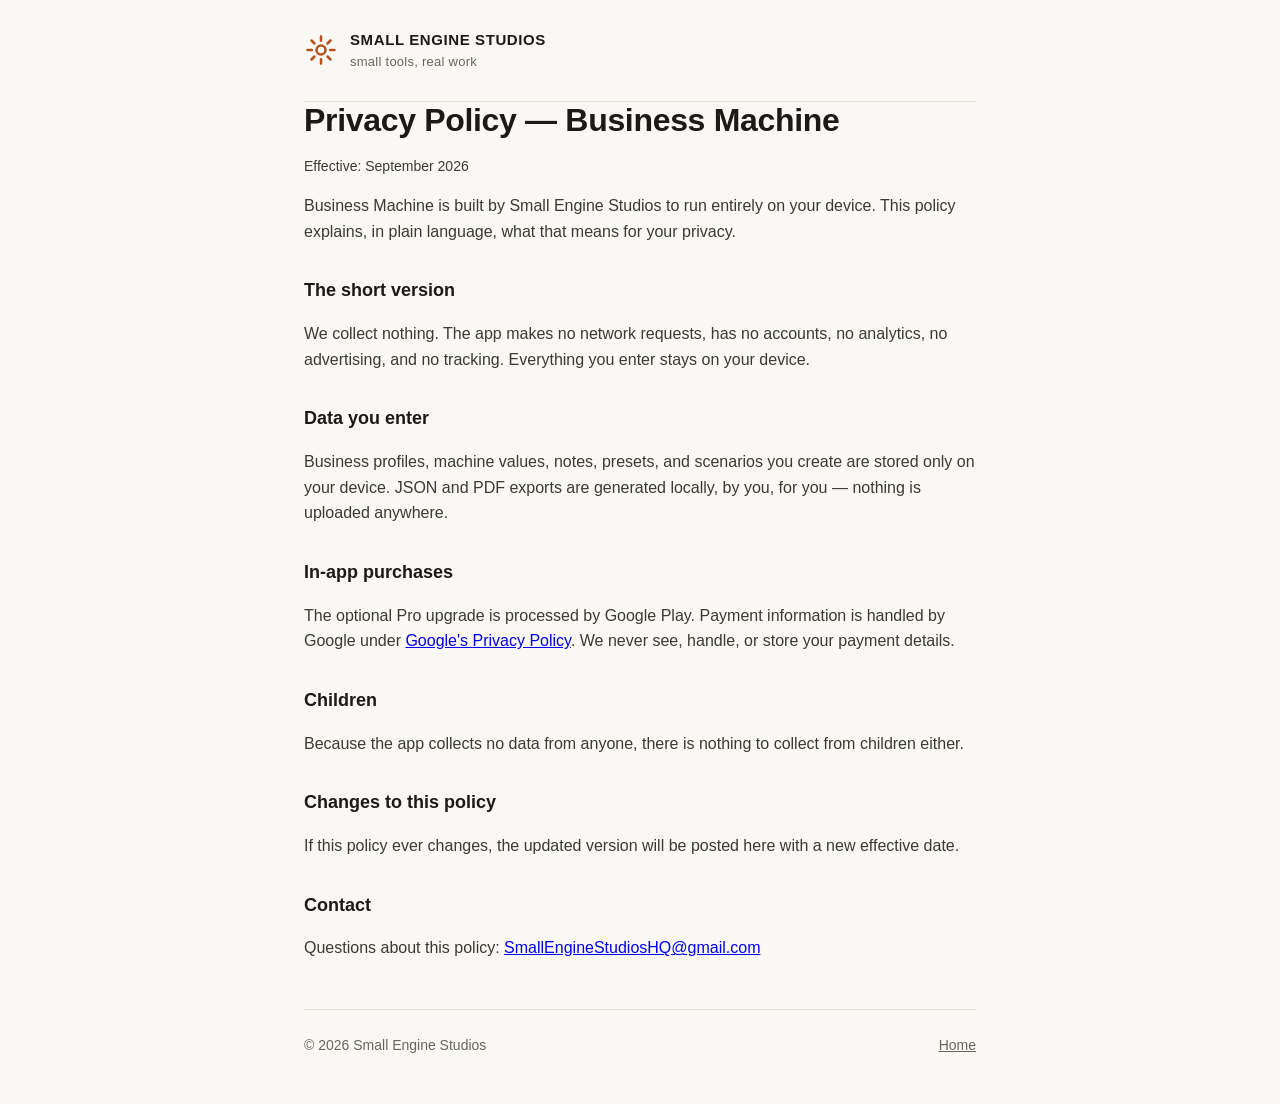
==== privacy.html @ 65c289ba "Publish studio site: privacy.html" ====
<!DOCTYPE html>
<html lang="en">
<head>
<meta charset="utf-8">
<meta name="viewport" content="width=device-width, initial-scale=1">
<title>Privacy Policy — Business Machine</title>
<meta name="description" content="Privacy policy for Business Machine by Small Engine Studios.">
<link rel="stylesheet" href="style.css">
</head>
<body>
<div class="wrap policy">

<header class="site">
  <svg class="gear" viewBox="0 0 24 24" fill="none" stroke="#b3541e" stroke-width="1.8" stroke-linecap="round" stroke-linejoin="round" aria-hidden="true">
    <circle cx="12" cy="12" r="3.2"/>
    <path d="M12 2.5v3M12 18.5v3M2.5 12h3M18.5 12h3M5.3 5.3l2.1 2.1M16.6 16.6l2.1 2.1M18.7 5.3l-2.1 2.1M7.4 16.6l-2.1 2.1"/>
  </svg>
  <div class="brand">Small Engine Studios<small>small tools, real work</small></div>
</header>

<h1>Privacy Policy — Business Machine</h1>
<p class="updated">Effective: September 2026</p>

<p>Business Machine is built by Small Engine Studios to run entirely on your device. This policy explains, in plain language, what that means for your privacy.</p>

<h2>The short version</h2>
<p>We collect nothing. The app makes no network requests, has no accounts, no analytics, no advertising, and no tracking. Everything you enter stays on your device.</p>

<h2>Data you enter</h2>
<p>Business profiles, machine values, notes, presets, and scenarios you create are stored only on your device. JSON and PDF exports are generated locally, by you, for you — nothing is uploaded anywhere.</p>

<h2>In-app purchases</h2>
<p>The optional Pro upgrade is processed by Google Play. Payment information is handled by Google under <a href="https://policies.google.com/privacy">Google's Privacy Policy</a>. We never see, handle, or store your payment details.</p>

<h2>Children</h2>
<p>Because the app collects no data from anyone, there is nothing to collect from children either.</p>

<h2>Changes to this policy</h2>
<p>If this policy ever changes, the updated version will be posted here with a new effective date.</p>

<h2>Contact</h2>
<p>Questions about this policy: <a href="mailto:SmallEngineStudiosHQ@gmail.com">SmallEngineStudiosHQ@gmail.com</a></p>

<footer class="site">
  <span>&copy; 2026 Small Engine Studios</span>
  <span><a href="index.html">Home</a></span>
</footer>

</div>
</body>
</html>
---- style.css ----
:root {
  --ink: #1c1a17;
  --muted: #6b645a;
  --paper: #faf8f4;
  --card: #ffffff;
  --line: #e8e2d6;
  --accent: #b3541e;
}
* { box-sizing: border-box; }
body {
  margin: 0;
  font-family: -apple-system, BlinkMacSystemFont, "Segoe UI", Roboto, Helvetica, Arial, sans-serif;
  color: var(--ink);
  background: var(--paper);
  line-height: 1.6;
}
.wrap { max-width: 720px; margin: 0 auto; padding: 0 24px; }
header.site {
  padding: 28px 0;
  border-bottom: 1px solid var(--line);
  display: flex; align-items: center; gap: 12px;
}
.brand { font-weight: 700; letter-spacing: 0.04em; font-size: 15px; text-transform: uppercase; }
.brand small { display: block; font-weight: 400; color: var(--muted); letter-spacing: 0.02em; text-transform: none; font-size: 13px; }
.gear { width: 34px; height: 34px; flex: none; }
.hero { padding: 72px 0 48px; }
.eyebrow { color: var(--accent); font-size: 13px; font-weight: 700; letter-spacing: 0.14em; text-transform: uppercase; margin: 0 0 12px; }
h1 { font-size: 40px; line-height: 1.15; margin: 0 0 16px; letter-spacing: -0.01em; }
.lede { font-size: 18px; color: var(--muted); margin: 0; max-width: 34em; }
section { padding: 32px 0; }
h2 { font-size: 22px; margin: 0 0 16px; }
.app-card {
  background: var(--card);
  border: 1px solid var(--line);
  border-radius: 14px;
  padding: 28px;
}
.app-card h3 { margin: 0 0 4px; font-size: 24px; }
.tagline { color: var(--accent); font-weight: 600; margin: 0 0 12px; font-size: 15px; }
.app-card p { margin: 0 0 16px; color: var(--muted); }
.badge {
  display: inline-block;
  border: 1px solid var(--line);
  border-radius: 999px;
  padding: 6px 14px;
  font-size: 13px;
  font-weight: 600;
  color: var(--muted);
  background: var(--paper);
}
.contact a { color: var(--accent); font-weight: 600; }
footer.site {
  border-top: 1px solid var(--line);
  margin-top: 48px;
  padding: 24px 0 48px;
  color: var(--muted);
  font-size: 14px;
  display: flex; justify-content: space-between; gap: 16px; flex-wrap: wrap;
}
footer.site a { color: var(--muted); }
.policy h1 { font-size: 32px; }
.policy h2 { font-size: 18px; margin-top: 32px; }
.policy p, .policy li { color: #3d3831; }
.policy ul { padding-left: 20px; }
.updated { color: var(--muted); font-size: 14px; }
@media (max-width: 520px) {
  h1 { font-size: 32px; }
  .hero { padding: 48px 0 32px; }
}
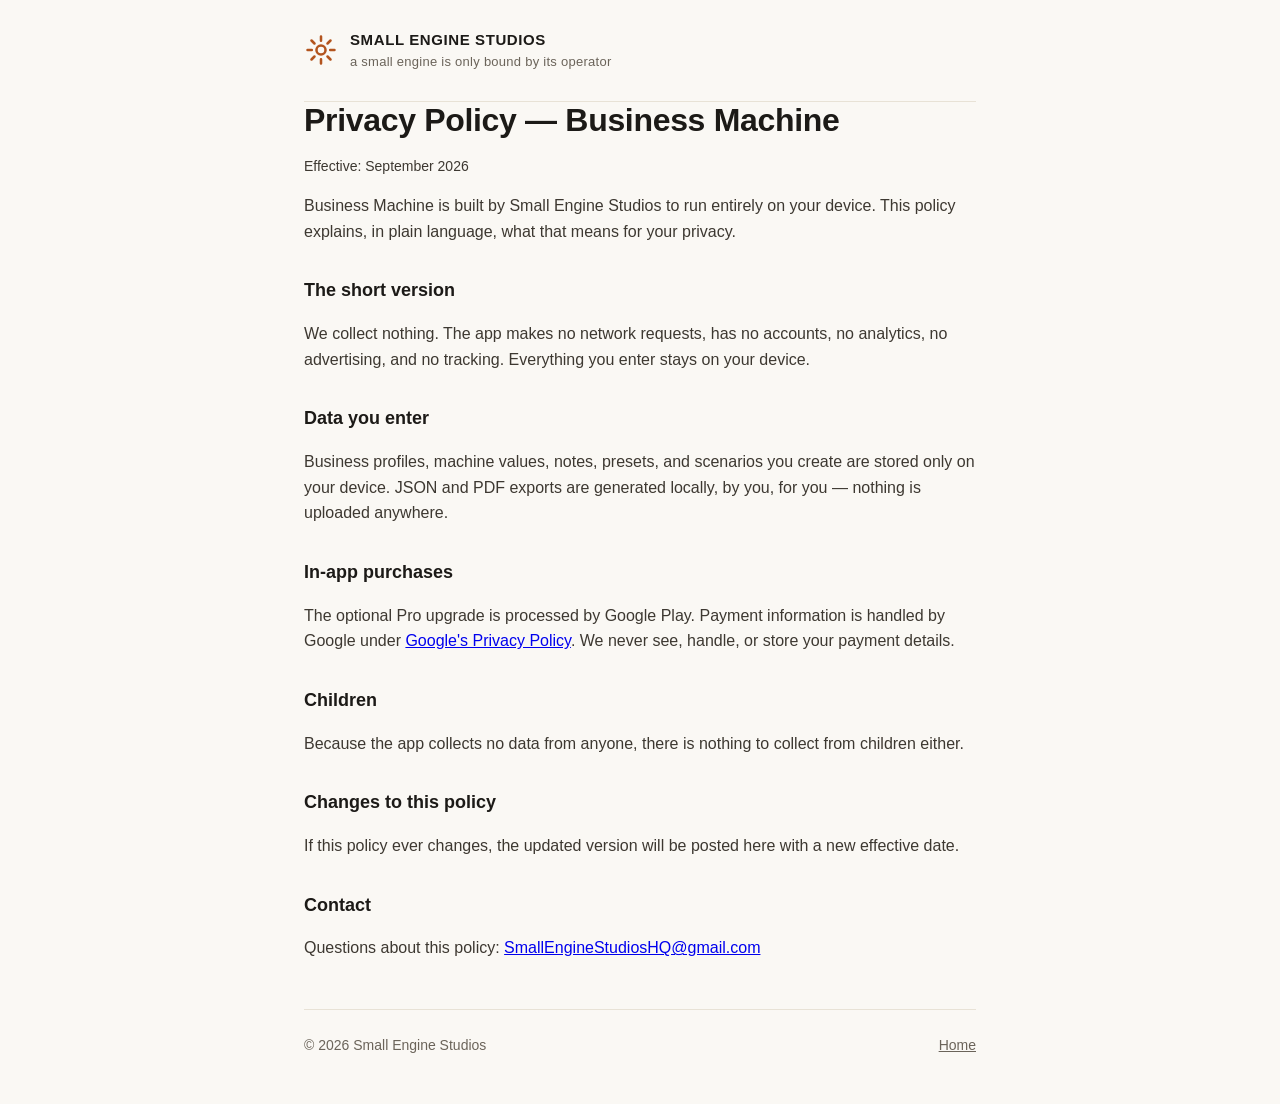
==== commit 4a73388c: "Studio rebrand: new motto + engines framing" ====
--- a/privacy.html
+++ b/privacy.html
@@ -15,7 +15,7 @@
     <circle cx="12" cy="12" r="3.2"/>
     <path d="M12 2.5v3M12 18.5v3M2.5 12h3M18.5 12h3M5.3 5.3l2.1 2.1M16.6 16.6l2.1 2.1M18.7 5.3l-2.1 2.1M7.4 16.6l-2.1 2.1"/>
   </svg>
-  <div class="brand">Small Engine Studios<small>small tools, real work</small></div>
+  <div class="brand">Small Engine Studios<small>a small engine is only bound by its operator</small></div>
 </header>
 
 <h1>Privacy Policy — Business Machine</h1>
--- a/style.css
+++ b/style.css
@@ -49,6 +49,7 @@
   background: var(--paper);
 }
 .contact a { color: var(--accent); font-weight: 600; }
+.more { color: var(--muted); margin-top: 16px; }
 footer.site {
   border-top: 1px solid var(--line);
   margin-top: 48px;
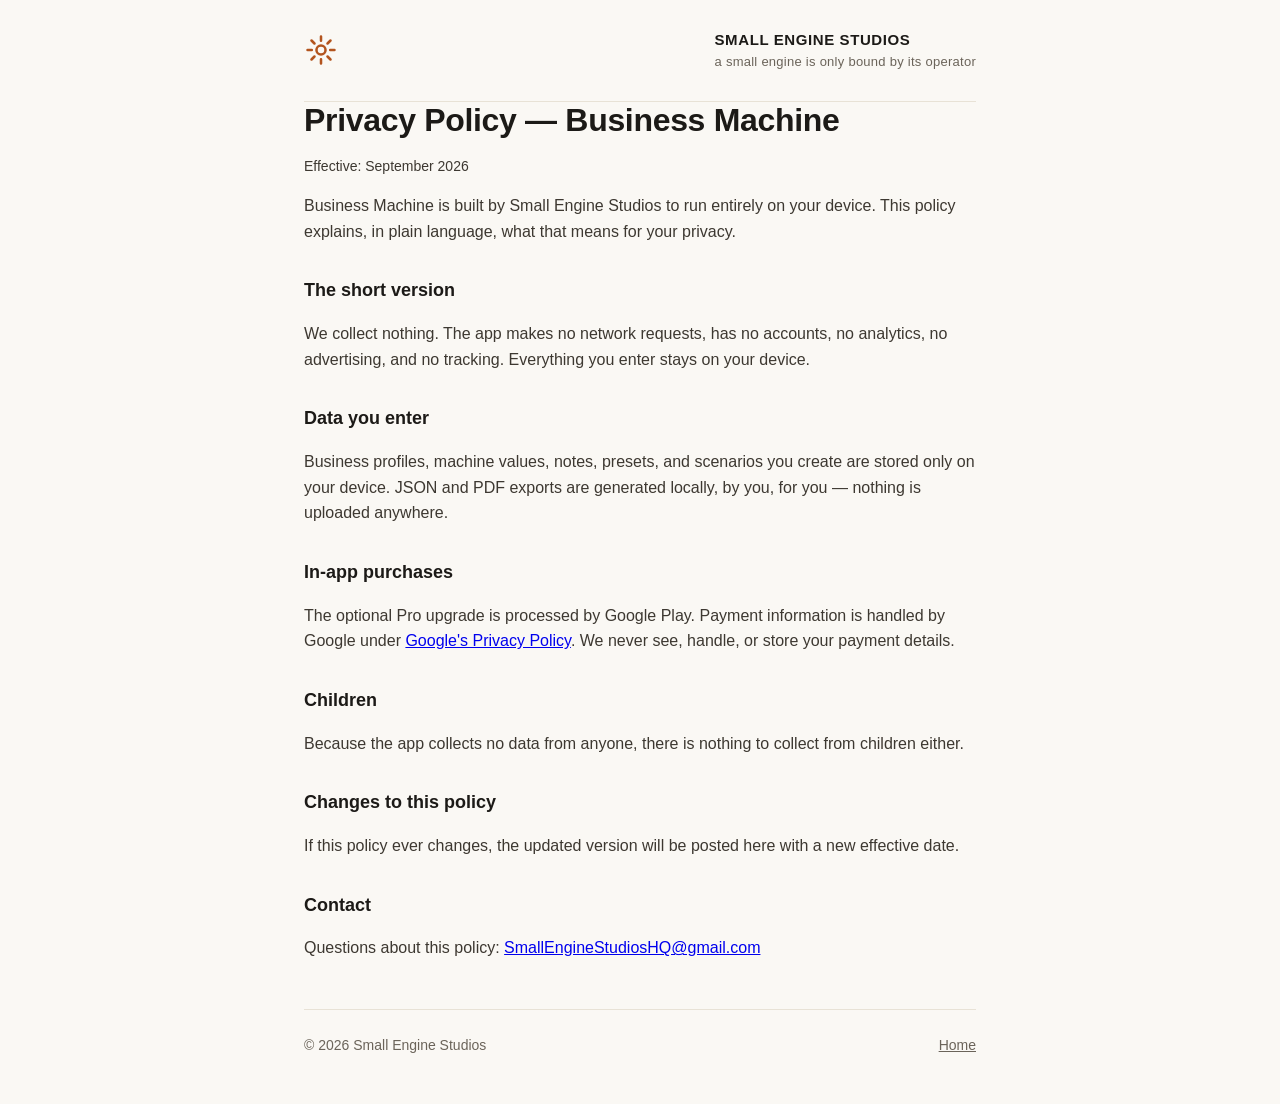
==== commit 732f9998: "Cache-bust CSS and Weldon PNG URLs" ====
--- a/privacy.html
+++ b/privacy.html
@@ -5,7 +5,7 @@
 <meta name="viewport" content="width=device-width, initial-scale=1">
 <title>Privacy Policy — Business Machine</title>
 <meta name="description" content="Privacy policy for Business Machine by Small Engine Studios.">
-<link rel="stylesheet" href="style.css">
+<link rel="stylesheet" href="style.css?v=20260921d">
 </head>
 <body>
 <div class="wrap policy">
--- a/style.css
+++ b/style.css
@@ -19,11 +19,36 @@
   padding: 28px 0;
   border-bottom: 1px solid var(--line);
   display: flex; align-items: center; gap: 12px;
+  justify-content: space-between; flex-wrap: wrap;
 }
+.brand-link { display: flex; align-items: center; gap: 12px; text-decoration: none; color: inherit; }
+.site-nav { display: flex; gap: 20px; }
+.site-nav a { color: var(--muted); text-decoration: none; font-size: 14px; font-weight: 600; }
+.site-nav a:hover { color: var(--accent); }
+.site-nav a.active { color: var(--accent); }
 .brand { font-weight: 700; letter-spacing: 0.04em; font-size: 15px; text-transform: uppercase; }
 .brand small { display: block; font-weight: 400; color: var(--muted); letter-spacing: 0.02em; text-transform: none; font-size: 13px; }
 .gear { width: 34px; height: 34px; flex: none; }
-.hero { padding: 72px 0 48px; }
+.hero { padding: 72px 0 48px; display: flex; align-items: center; gap: 48px; }
+.hero-text { flex: 1 1 auto; min-width: 0; }
+.hero-weldon { width: 290px; flex: none; height: auto; }
+.meet-link { color: var(--accent); font-weight: 600; text-decoration: none; }
+.meet-link:hover { text-decoration: underline; }
+.weldon-signoff { text-align: center; padding: 24px 0 8px; }
+.weldon-small { width: 150px; height: auto; }
+.signoff-contact { color: var(--muted); font-size: 14px; margin: 12px 0 0; }
+.signoff-contact a { color: var(--accent); font-weight: 600; }
+.shop-rules { margin: 0; padding-left: 22px; color: var(--muted); }
+.shop-rules li { margin: 8px 0; }
+.shop-rules li::marker { color: var(--accent); font-weight: 700; }
+.cta { text-align: center; padding: 16px 0 8px; }
+.cta .meet-link { font-size: 18px; }
+.bolt { opacity: 0.4; cursor: default; margin-left: 8px; }
+.weldon { background: var(--card); border: 1px solid var(--line); border-radius: 14px; padding: 32px; margin: 8px 0; }
+.weldon h3 { font-size: 16px; margin: 24px 0 8px; text-transform: uppercase; letter-spacing: 0.08em; color: var(--accent); font-size: 13px; }
+.field-notes { margin: 0; padding-left: 20px; color: var(--muted); }
+.field-notes li { margin: 6px 0; }
+.field-notes li::marker { color: var(--accent); }
 .eyebrow { color: var(--accent); font-size: 13px; font-weight: 700; letter-spacing: 0.14em; text-transform: uppercase; margin: 0 0 12px; }
 h1 { font-size: 40px; line-height: 1.15; margin: 0 0 16px; letter-spacing: -0.01em; }
 .lede { font-size: 18px; color: var(--muted); margin: 0; max-width: 34em; }
@@ -64,7 +89,9 @@
 .policy p, .policy li { color: #3d3831; }
 .policy ul { padding-left: 20px; }
 .updated { color: var(--muted); font-size: 14px; }
-@media (max-width: 520px) {
+@media (max-width: 640px) {
   h1 { font-size: 32px; }
-  .hero { padding: 48px 0 32px; }
+  .hero { padding: 48px 0 32px; flex-direction: column; align-items: flex-start; gap: 24px; }
+  .hero-weldon { width: 200px; }
+  .site-nav { gap: 14px; }
 }
